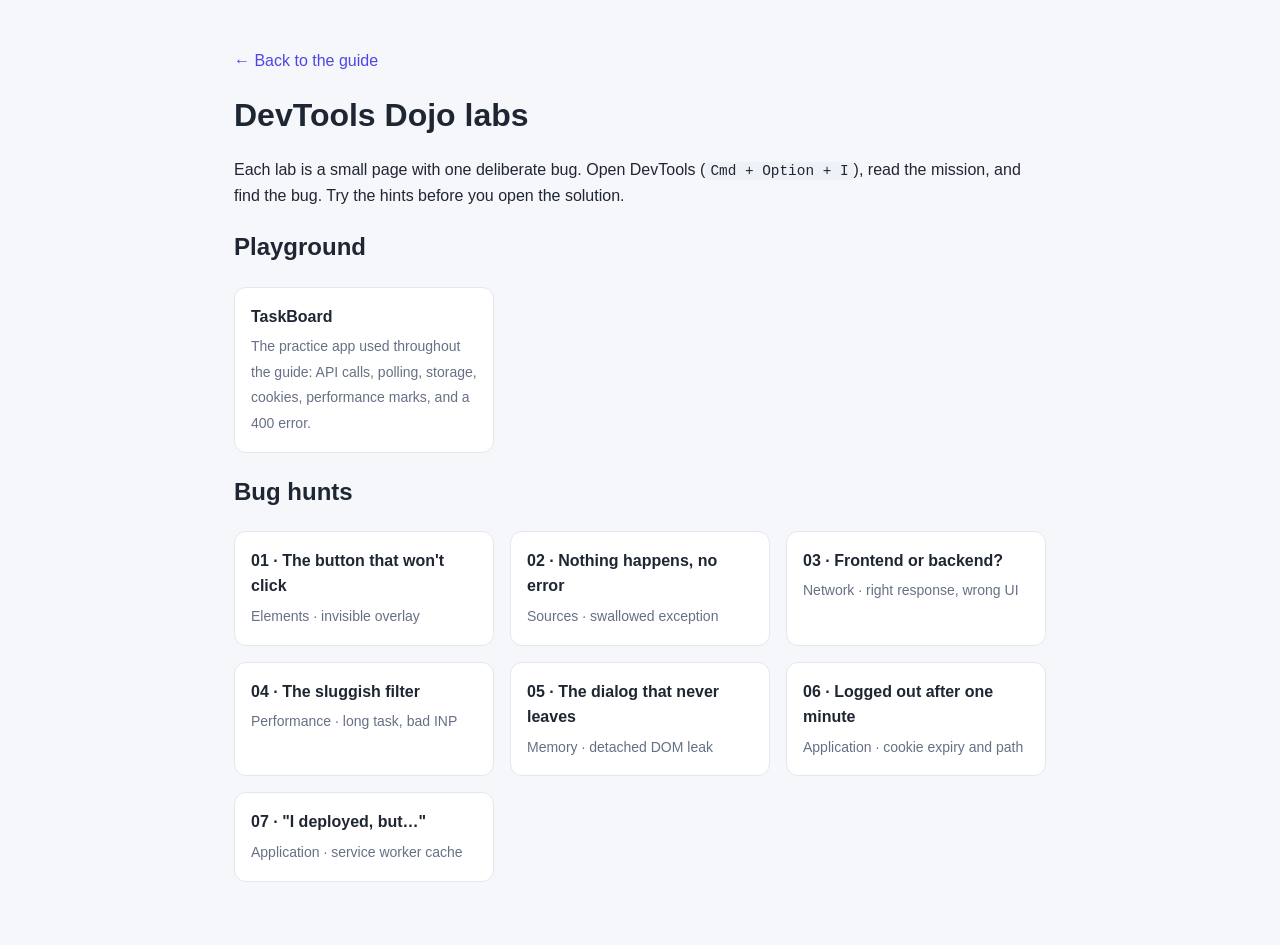
==== labs/index.html @ df10e12f "DevTools Dojo: guide, practice labs, PDF build and site deploy" ====
<!DOCTYPE html>
<html lang="en">
<head>
  <meta charset="utf-8"><link rel="icon" href="data:,"><meta name="viewport" content="width=device-width, initial-scale=1">
  <title>DevTools Dojo · Labs</title>
  <link rel="stylesheet" href="lab.css">
</head>
<body><div class="wrap">
  <p class="crumbs"><a href="../">← Back to the guide</a></p>
  <h1>DevTools Dojo labs</h1>
  <p>Each lab is a small page with one deliberate bug. Open DevTools (<code>Cmd + Option + I</code>), read the mission, and find the bug. Try the hints before you open the solution.</p>

  <h2>Playground</h2>
  <div class="grid">
    <a href="taskboard/"><b>TaskBoard</b><span>The practice app used throughout the guide: API calls, polling, storage, cookies, performance marks, and a 400 error.</span></a>
  </div>

  <h2>Bug hunts</h2>
  <div class="grid">
    <a href="01-hidden-button/"><b>01 · The button that won't click</b><span>Elements · invisible overlay</span></a>
    <a href="02-silent-error/"><b>02 · Nothing happens, no error</b><span>Sources · swallowed exception</span></a>
    <a href="03-wrong-data/"><b>03 · Frontend or backend?</b><span>Network · right response, wrong UI</span></a>
    <a href="04-slow-click/"><b>04 · The sluggish filter</b><span>Performance · long task, bad INP</span></a>
    <a href="05-leak/"><b>05 · The dialog that never leaves</b><span>Memory · detached DOM leak</span></a>
    <a href="06-cookie-logout/"><b>06 · Logged out after one minute</b><span>Application · cookie expiry and path</span></a>
    <a href="07-cache-trap/"><b>07 · "I deployed, but…"</b><span>Application · service worker cache</span></a>
  </div>
</div></body>
</html>
---- labs/lab.css ----
:root { --accent: #4f46e5; --ink: #1f2633; --muted: #667085; --line: #e4e7ec; }
* { box-sizing: border-box; }
body { margin: 0; font: 16px/1.6 -apple-system, "Segoe UI", Roboto, sans-serif; color: var(--ink); background: #f6f7fb; }
.wrap { max-width: 860px; margin: 0 auto; padding: 32px 24px 64px; }
.crumbs a { color: var(--accent); text-decoration: none; }
h1 { margin: 8px 0 4px; }
.tag { display: inline-block; padding: 2px 10px; border-radius: 999px; background: #e0e7ff; color: #3730a3; font-size: 13px; font-weight: 600; }
.mission, .stage, details { background: #fff; border: 1px solid var(--line); border-radius: 12px; padding: 16px 20px; margin: 16px 0; }
.mission { border-left: 5px solid var(--accent); }
.stage { min-height: 160px; position: relative; }
summary { cursor: pointer; font-weight: 600; }
details[open] summary { margin-bottom: 8px; }
code { background: #eef1f6; padding: 1px 5px; border-radius: 4px; font-size: .9em; }
button.primary { font: inherit; padding: 10px 18px; border: 0; border-radius: 8px; background: var(--accent); color: #fff; cursor: pointer; }
.result { margin-top: 12px; color: var(--muted); }
.grid { display: grid; grid-template-columns: repeat(auto-fill, minmax(240px, 1fr)); gap: 16px; }
.grid a { display: block; background: #fff; border: 1px solid var(--line); border-radius: 12px; padding: 16px; color: inherit; text-decoration: none; }
.grid a:hover { border-color: var(--accent); }
.grid b { display: block; margin-bottom: 4px; }
.grid span { color: var(--muted); font-size: 14px; }
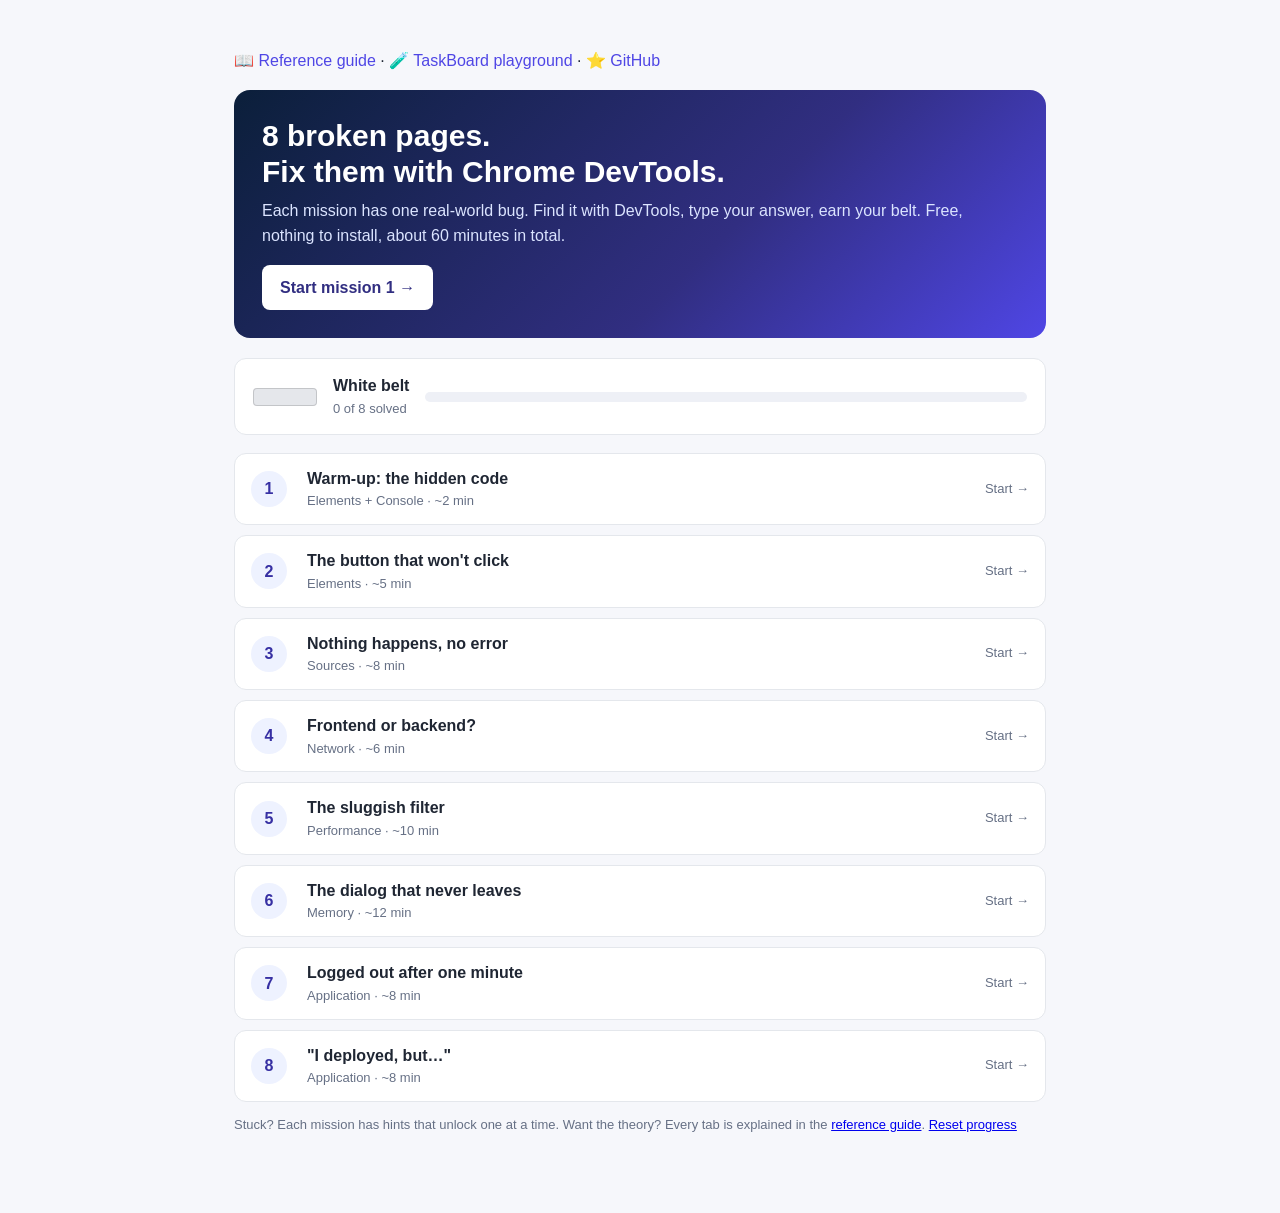
==== commit ac855294: "Missions-first relaunch: answer checks, gated hints, progress and belts, share card, real DevTools s" ====
--- a/labs/index.html
+++ b/labs/index.html
@@ -1,29 +1,120 @@
 <!DOCTYPE html>
 <html lang="en">
 <head>
-  <meta charset="utf-8"><link rel="icon" href="data:,"><meta name="viewport" content="width=device-width, initial-scale=1">
-  <title>DevTools Dojo · Labs</title>
+  <meta charset="utf-8"><link rel="icon" href="data:,">
+  <meta name="viewport" content="width=device-width, initial-scale=1">
+  <title>DevTools Dojo · 8 broken pages. Fix them with Chrome DevTools.</title>
+  <meta name="description" content="8 short bug-hunt missions that teach Chrome DevTools by doing. Free, in your browser, about 60 minutes.">
+  <meta property="og:title" content="DevTools Dojo · 8 broken pages. Fix them with DevTools.">
+  <meta property="og:description" content="Learn Chrome DevTools by fixing real bugs. Free, nothing to install, about 60 minutes.">
+  <meta property="og:image" content="https://sachinG549.github.io/devtools-dojo/assets/og-card.png">
+  <meta property="og:url" content="https://sachinG549.github.io/devtools-dojo/labs/">
+  <meta name="twitter:card" content="summary_large_image">
   <link rel="stylesheet" href="lab.css">
+  <style>
+    .hero { background: linear-gradient(135deg, #0b1f3a, #312e81 60%, #4f46e5); color: #fff; border-radius: 16px; padding: 28px; margin: 12px 0 20px; }
+    .hero h1 { font-size: 30px; line-height: 1.2; margin: 0 0 8px; }
+    .hero p { color: #dbe4ff; margin: 0 0 16px; }
+    .hero .btn { background: #fff; color: #312e81; }
+    .belt { display: flex; align-items: center; gap: 16px; background: #fff; border: 1px solid var(--line); border-radius: 12px; padding: 14px 18px; margin-bottom: 18px; }
+    .belt-swatch { width: 64px; height: 18px; border-radius: 4px; box-shadow: inset 0 0 0 1px rgba(0,0,0,.15); }
+    .bar { flex: 1; height: 10px; background: #eef0f6; border-radius: 99px; overflow: hidden; }
+    .bar i { display: block; height: 100%; background: #16a34a; }
+    .mlist { display: grid; gap: 10px; }
+    .mlist a { display: grid; grid-template-columns: 44px 1fr auto; align-items: center; gap: 12px; background: #fff; border: 1px solid var(--line); border-radius: 12px; padding: 12px 16px; text-decoration: none; color: inherit; }
+    .mlist a:hover { border-color: var(--accent); }
+    .num { width: 36px; height: 36px; border-radius: 50%; display: grid; place-items: center; background: #eef2ff; color: #3730a3; font-weight: 700; }
+    .done .num { background: #16a34a; color: #fff; }
+    .meta { color: var(--muted); font-size: 13px; }
+    .share { background: #fff; border: 2px dashed #a5b4fc; border-radius: 14px; padding: 18px; margin: 20px 0; }
+    .share canvas { max-width: 100%; border-radius: 10px; display: block; margin: 12px 0; }
+  </style>
 </head>
 <body><div class="wrap">
-  <p class="crumbs"><a href="../">← Back to the guide</a></p>
-  <h1>DevTools Dojo labs</h1>
-  <p>Each lab is a small page with one deliberate bug. Open DevTools (<code>Cmd + Option + I</code>), read the mission, and find the bug. Try the hints before you open the solution.</p>
+  <p class="crumbs"><a href="../">📖 Reference guide</a> · <a href="taskboard/">🧪 TaskBoard playground</a> · <a href="https://github.com/sachinG549/devtools-dojo">⭐ GitHub</a></p>
 
-  <h2>Playground</h2>
-  <div class="grid">
-    <a href="taskboard/"><b>TaskBoard</b><span>The practice app used throughout the guide: API calls, polling, storage, cookies, performance marks, and a 400 error.</span></a>
+  <div class="hero">
+    <h1>8 broken pages.<br>Fix them with Chrome DevTools.</h1>
+    <p>Each mission has one real-world bug. Find it with DevTools, type your answer, earn your belt. Free, nothing to install, about 60 minutes in total.</p>
+    <a class="btn" id="cta" href="00-warm-up/">Start mission 1 →</a>
   </div>
 
-  <h2>Bug hunts</h2>
-  <div class="grid">
-    <a href="01-hidden-button/"><b>01 · The button that won't click</b><span>Elements · invisible overlay</span></a>
-    <a href="02-silent-error/"><b>02 · Nothing happens, no error</b><span>Sources · swallowed exception</span></a>
-    <a href="03-wrong-data/"><b>03 · Frontend or backend?</b><span>Network · right response, wrong UI</span></a>
-    <a href="04-slow-click/"><b>04 · The sluggish filter</b><span>Performance · long task, bad INP</span></a>
-    <a href="05-leak/"><b>05 · The dialog that never leaves</b><span>Memory · detached DOM leak</span></a>
-    <a href="06-cookie-logout/"><b>06 · Logged out after one minute</b><span>Application · cookie expiry and path</span></a>
-    <a href="07-cache-trap/"><b>07 · "I deployed, but…"</b><span>Application · service worker cache</span></a>
+  <div class="dojo-mobile">📱 The missions need DevTools, which runs only on a desktop browser. Send this link to your computer. Meanwhile, the <a href="../">reference guide</a> works fine on a phone.</div>
+
+  <div class="belt">
+    <div class="belt-swatch" id="swatch"></div>
+    <div><b id="beltName">White belt</b><div class="meta" id="count">0 of 8 solved</div></div>
+    <div class="bar"><i id="bar" style="width:0"></i></div>
   </div>
-</div></body>
+
+  <div class="mlist" id="list"></div>
+
+  <div class="share" id="share" hidden>
+    <b>🥋 Share your progress</b>
+    <p class="meta">Download your card and post it, or share the link. Your progress is saved only in this browser.</p>
+    <canvas id="card" width="1200" height="630"></canvas>
+    <div class="dojo-row">
+      <button class="primary" id="dl">Download card (PNG)</button>
+      <a class="btn ghost" id="li" target="_blank" rel="noopener">Share on LinkedIn</a>
+      <button class="btn ghost" id="copy" type="button">Copy post text</button>
+      <span class="dojo-msg" id="copied"></span>
+    </div>
+  </div>
+
+  <p class="meta">Stuck? Each mission has hints that unlock one at a time. Want the theory? Every tab is explained in the <a href="../">reference guide</a>. <a href="#" id="reset">Reset progress</a></p>
+</div>
+
+<script type="module">
+  import { MISSIONS, getProgress, solvedCount, beltFor } from './mission.js';
+  const p = getProgress(), n = solvedCount(p), belt = beltFor(n), total = MISSIONS.length;
+  const $ = (id) => document.getElementById(id);
+
+  $('swatch').style.background = belt.color;
+  $('beltName').textContent = belt.name;
+  $('count').textContent = `${n} of ${total} solved`;
+  $('bar').style.width = (n / total * 100) + '%';
+
+  const next = MISSIONS.find((m) => !p[m.id]?.solved);
+  if (n > 0 && next) $('cta').textContent = `Continue: mission ${MISSIONS.indexOf(next) + 1} →`, $('cta').href = next.slug + '/';
+  if (!next) $('cta').textContent = '🥋 All solved. Share your belt ↓', $('cta').href = '#share';
+
+  $('list').innerHTML = MISSIONS.map((m, i) => `
+    <a href="${m.slug}/" class="${p[m.id]?.solved ? 'done' : ''}">
+      <span class="num">${p[m.id]?.solved ? '✓' : i + 1}</span>
+      <span><b>${m.title}</b><div class="meta">${m.tab} · ~${m.mins} min${p[m.id]?.solved && !p[m.id].hints ? ' · ⭐ no hints' : ''}</div></span>
+      <span class="meta">${p[m.id]?.solved ? 'Solved' : 'Start →'}</span>
+    </a>`).join('');
+
+  const SITE = 'https://sachinG549.github.io/devtools-dojo/labs/';
+  const text = n === total
+    ? `I just earned my DevTools Dojo black belt 🥋: ${total} broken web pages fixed with Chrome DevTools (Elements, Console, Sources, Network, Performance, Memory, Application). Free and hands-on: ${SITE}`
+    : `I've solved ${n} of ${total} DevTools Dojo missions (${belt.name}) 🥋. Learning Chrome DevTools by fixing real bugs. Free: ${SITE}`;
+
+  if (n > 0) {
+    $('share').hidden = false;
+    const c = $('card'), g = c.getContext('2d');
+    const grd = g.createLinearGradient(0, 0, 1200, 630); grd.addColorStop(0, '#0b1f3a'); grd.addColorStop(.6, '#312e81'); grd.addColorStop(1, '#4f46e5');
+    g.fillStyle = grd; g.fillRect(0, 0, 1200, 630);
+    g.fillStyle = '#a5b4fc'; g.font = '600 30px -apple-system, Segoe UI, sans-serif'; g.fillText('DEVTOOLS DOJO', 70, 100);
+    g.fillStyle = '#fff'; g.font = '800 76px -apple-system, Segoe UI, sans-serif';
+    g.fillText(n === total ? 'Black belt earned' : belt.name, 70, 210);
+    g.font = '400 38px -apple-system, Segoe UI, sans-serif'; g.fillStyle = '#dbe4ff';
+    g.fillText(`${n} of ${total} Chrome DevTools missions solved`, 70, 280);
+    g.fillStyle = belt.color; g.fillRect(70, 320, 300, 34); g.strokeStyle = 'rgba(255,255,255,.4)'; g.strokeRect(70, 320, 300, 34);
+    MISSIONS.forEach((m, i) => {
+      const x = 70 + i * 132, y = 420;
+      g.fillStyle = p[m.id]?.solved ? '#22c55e' : 'rgba(255,255,255,.15)';
+      g.beginPath(); g.arc(x + 40, y + 40, 40, 0, Math.PI * 2); g.fill();
+      g.fillStyle = '#fff'; g.font = '700 30px -apple-system, sans-serif'; g.textAlign = 'center';
+      g.fillText(p[m.id]?.solved ? '✓' : String(i + 1), x + 40, y + 51); g.textAlign = 'left';
+    });
+    g.fillStyle = '#c7d2fe'; g.font = '400 26px -apple-system, sans-serif'; g.fillText('sachinG549.github.io/devtools-dojo', 70, 590);
+
+    $('dl').onclick = () => { const a = document.createElement('a'); a.download = 'devtools-dojo-belt.png'; a.href = c.toDataURL('image/png'); a.click(); };
+    $('li').href = 'https://www.linkedin.com/sharing/share-offsite/?url=' + encodeURIComponent(SITE);
+    $('copy').onclick = async () => { await navigator.clipboard.writeText(text); $('copied').textContent = 'Copied. Paste it into your post with the card.'; };
+  }
+  $('reset').onclick = (e) => { e.preventDefault(); if (confirm('Reset all mission progress?')) { localStorage.removeItem('dojo:progress'); location.reload(); } };
+</script>
+</body>
 </html>
--- a/labs/lab.css
+++ b/labs/lab.css
@@ -18,3 +18,29 @@
 .grid a:hover { border-color: var(--accent); }
 .grid b { display: block; margin-bottom: 4px; }
 .grid span { color: var(--muted); font-size: 14px; }
+
+/* ---------- Mission engine ---------- */
+.dojo-strip { font-size: 14px; color: var(--muted); margin: 4px 0 8px; display: flex; align-items: center; gap: 6px; flex-wrap: wrap; }
+.dojo-dots { display: inline-flex; gap: 5px; margin-left: 6px; }
+.dojo-dots a { width: 12px; height: 12px; border-radius: 50%; background: #d0d5dd; display: inline-block; }
+.dojo-dots a.done { background: #16a34a; }
+.dojo-dots a.here { outline: 2px solid var(--accent); outline-offset: 2px; }
+.dojo-check { background: #fff; border: 1px solid var(--line); border-radius: 12px; padding: 16px 20px; margin: 16px 0; }
+.dojo-check.ok { border-color: #16a34a; background: #f0fdf4; }
+.dojo-check label { display: block; margin-top: 10px; font-size: 15px; }
+.dojo-check input { display: block; width: 100%; max-width: 420px; margin-top: 4px; padding: 8px 12px; font: 14px "SF Mono", Menlo, monospace; border: 1px solid #d0d5dd; border-radius: 8px; }
+.dojo-check input.bad { border-color: #dc2626; background: #fef2f2; }
+.dojo-row { display: flex; gap: 12px; align-items: center; flex-wrap: wrap; margin-top: 12px; }
+.dojo-msg { color: var(--muted); font-size: 14px; }
+.dojo-check.ok .dojo-msg { color: #15803d; font-weight: 600; }
+.dojo-solved { background: linear-gradient(135deg, #ecfdf5, #eef2ff); border: 2px solid #16a34a; border-radius: 14px; padding: 18px 22px; margin: 16px 0; }
+.dojo-solved h2 { margin: 0 0 4px; color: #15803d; }
+.btn { display: inline-block; padding: 10px 18px; border-radius: 8px; text-decoration: none; font-weight: 600; }
+a.primary.btn { background: var(--accent); color: #fff; }
+.btn.ghost { border: 1px solid var(--line); color: var(--ink); background: #fff; }
+details.locked summary { color: #98a2b3; cursor: not-allowed; }
+details.locked summary::after { content: " 🔒 " attr(data-lock); font-weight: 400; font-size: 13px; }
+details.locked > :not(summary) { display: none; }
+
+.dojo-mobile { display: none; background: #fff7ed; border: 1px solid #fdba74; color: #7c2d12; border-radius: 12px; padding: 12px 16px; margin: 12px 0; font-size: 15px; }
+@media (max-width: 820px), (pointer: coarse) { .dojo-mobile { display: block; } }
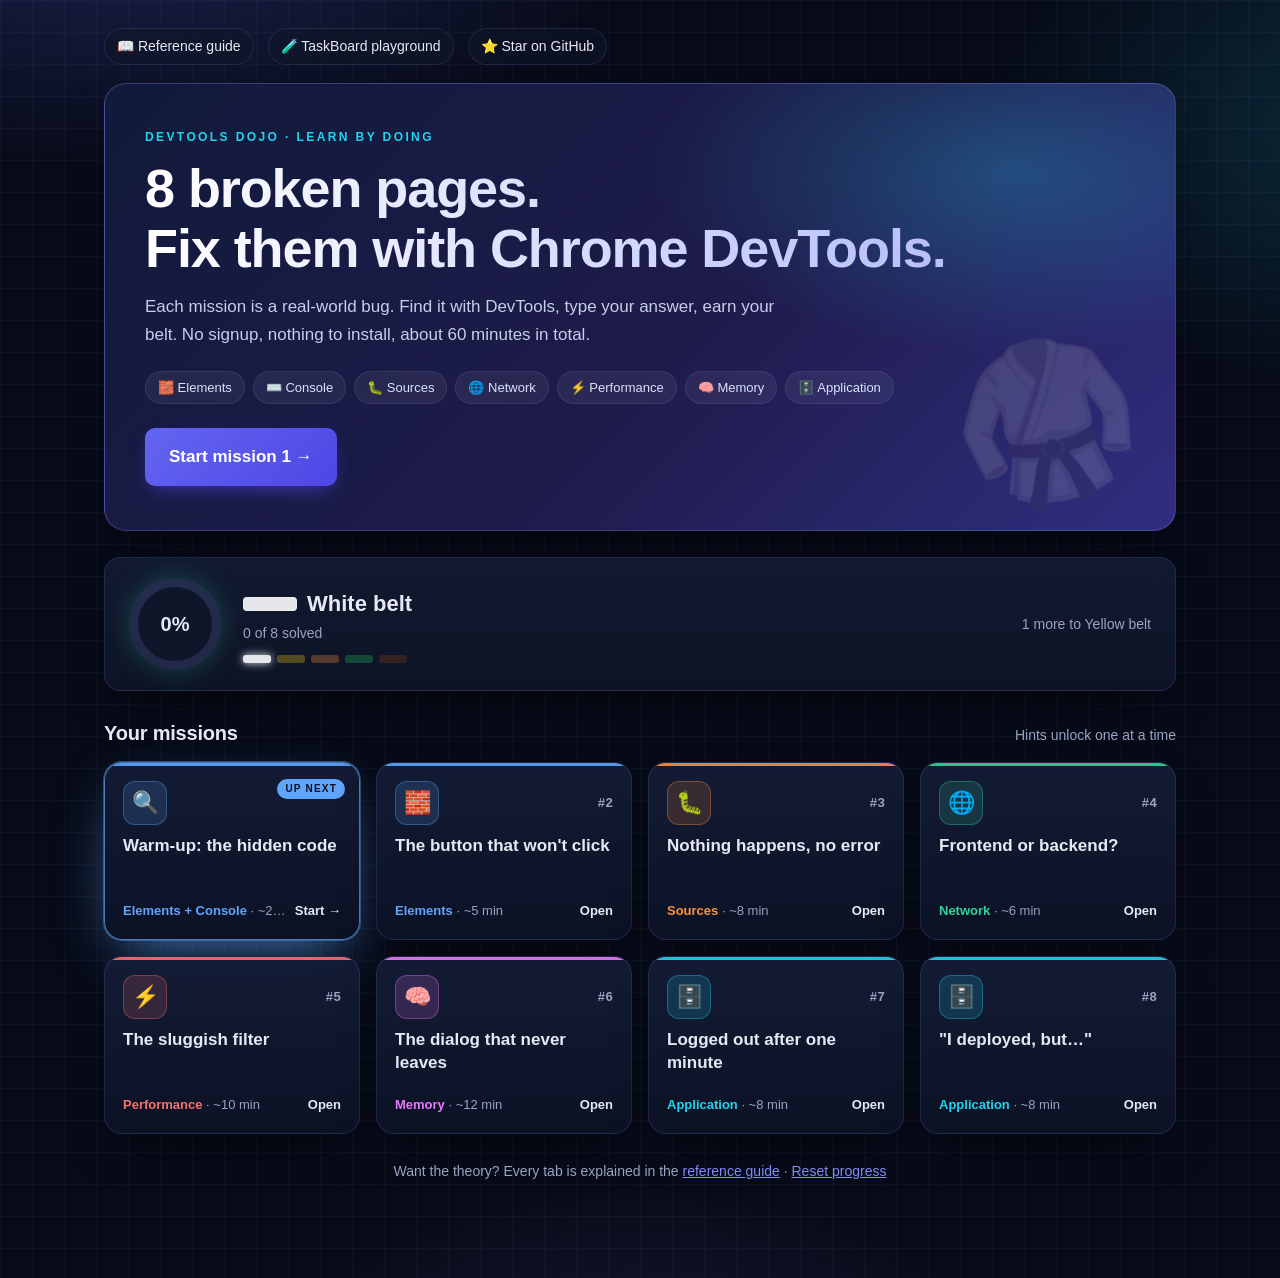
==== commit 15a0362a: "Visual refresh: dark dojo theme, colour-coded mission cards, progress ring belt, browser-framed bug " ====
--- a/labs/index.html
+++ b/labs/index.html
@@ -12,78 +12,127 @@
   <meta name="twitter:card" content="summary_large_image">
   <link rel="stylesheet" href="lab.css">
   <style>
-    .hero { background: linear-gradient(135deg, #0b1f3a, #312e81 60%, #4f46e5); color: #fff; border-radius: 16px; padding: 28px; margin: 12px 0 20px; }
-    .hero h1 { font-size: 30px; line-height: 1.2; margin: 0 0 8px; }
-    .hero p { color: #dbe4ff; margin: 0 0 16px; }
-    .hero .btn { background: #fff; color: #312e81; }
-    .belt { display: flex; align-items: center; gap: 16px; background: #fff; border: 1px solid var(--line); border-radius: 12px; padding: 14px 18px; margin-bottom: 18px; }
-    .belt-swatch { width: 64px; height: 18px; border-radius: 4px; box-shadow: inset 0 0 0 1px rgba(0,0,0,.15); }
-    .bar { flex: 1; height: 10px; background: #eef0f6; border-radius: 99px; overflow: hidden; }
-    .bar i { display: block; height: 100%; background: #16a34a; }
-    .mlist { display: grid; gap: 10px; }
-    .mlist a { display: grid; grid-template-columns: 44px 1fr auto; align-items: center; gap: 12px; background: #fff; border: 1px solid var(--line); border-radius: 12px; padding: 12px 16px; text-decoration: none; color: inherit; }
-    .mlist a:hover { border-color: var(--accent); }
-    .num { width: 36px; height: 36px; border-radius: 50%; display: grid; place-items: center; background: #eef2ff; color: #3730a3; font-weight: 700; }
-    .done .num { background: #16a34a; color: #fff; }
-    .meta { color: var(--muted); font-size: 13px; }
-    .share { background: #fff; border: 2px dashed #a5b4fc; border-radius: 14px; padding: 18px; margin: 20px 0; }
-    .share canvas { max-width: 100%; border-radius: 10px; display: block; margin: 12px 0; }
+    .hero { position: relative; overflow: hidden; border-radius: 22px; padding: 44px 40px; margin: 6px 0 26px;
+      background: radial-gradient(600px 300px at 85% 20%, rgba(34,211,238,.25), transparent 60%), linear-gradient(135deg, #111a3a, #1e1b4b 55%, #312e81);
+      border: 1px solid var(--line-strong); box-shadow: var(--shadow); }
+    .hero::after { content: "🥋"; position: absolute; right: 36px; bottom: -14px; font-size: 150px; opacity: .14; transform: rotate(-12deg); }
+    .hero .kicker { font-size: 12px; letter-spacing: .2em; text-transform: uppercase; color: var(--accent-2); font-weight: 800; }
+    .hero h1 { font-size: clamp(32px, 5vw, 54px); margin: 10px 0 14px; }
+    .hero p { color: #c7cdea; max-width: 640px; font-size: 17px; margin: 0 0 22px; }
+    .hero .chips { display: flex; gap: 8px; flex-wrap: wrap; margin: 0 0 24px; }
+    .hero .chips span { font-size: 13px; padding: 5px 12px; border-radius: 999px; background: rgba(255,255,255,.06); border: 1px solid var(--line); color: #dbe1ff; }
+    .hero .btn.big { font-size: 17px; padding: 15px 24px; }
+    .belt { display: grid; grid-template-columns: auto 1fr auto; align-items: center; gap: 22px; padding: 20px 24px; margin-bottom: 26px; }
+    .ring { --p: 0; width: 92px; height: 92px; border-radius: 50%; display: grid; place-items: center;
+      background: conic-gradient(var(--ok) calc(var(--p) * 1%), rgba(148,163,255,.14) 0); box-shadow: 0 0 30px -6px rgba(52,211,153,.4); }
+    .ring > div { width: 74px; height: 74px; border-radius: 50%; background: var(--panel); display: grid; place-items: center; font-weight: 800; font-size: 20px; }
+    .belt-name { font-size: 22px; font-weight: 800; display: flex; align-items: center; gap: 10px; }
+    .belt-swatch { width: 54px; height: 14px; border-radius: 4px; box-shadow: inset 0 0 0 1px rgba(255,255,255,.25); }
+    .meta { color: var(--muted); font-size: 14px; }
+    .belts { display: flex; gap: 6px; margin-top: 10px; }
+    .belts i { width: 28px; height: 8px; border-radius: 3px; opacity: .3; }
+    .belts i.on { opacity: 1; box-shadow: 0 0 8px currentColor; }
+    .section-title { display: flex; justify-content: space-between; align-items: baseline; margin: 6px 0 12px; }
+    .section-title h2 { margin: 0; font-size: 20px; }
+    .mgrid { display: grid; grid-template-columns: repeat(auto-fill, minmax(250px, 1fr)); gap: 16px; }
+    .mcard { --c: var(--accent); position: relative; display: flex; flex-direction: column; gap: 10px; min-height: 178px; padding: 18px; border-radius: 18px;
+      text-decoration: none; color: var(--ink); background: linear-gradient(180deg, rgba(20,29,54,.95), rgba(13,19,38,.95));
+      border: 1px solid var(--line); box-shadow: var(--shadow); transition: transform .15s, border-color .15s, box-shadow .15s; overflow: hidden; }
+    .mcard::before { content: ""; position: absolute; inset: 0 0 auto 0; height: 3px; background: var(--c); opacity: .9; }
+    .mcard:hover { transform: translateY(-4px); border-color: color-mix(in srgb, var(--c) 60%, transparent); box-shadow: 0 24px 50px -20px color-mix(in srgb, var(--c) 55%, transparent); }
+    .mcard .top { display: flex; justify-content: space-between; align-items: center; }
+    .mcard .icon { width: 44px; height: 44px; border-radius: 12px; display: grid; place-items: center; font-size: 22px;
+      background: color-mix(in srgb, var(--c) 16%, transparent); border: 1px solid color-mix(in srgb, var(--c) 35%, transparent); }
+    .mcard .n { font: 800 13px ui-monospace, Menlo, monospace; color: var(--muted); }
+    .mcard b { font-size: 17px; line-height: 1.3; }
+    .mcard .foot { margin-top: auto; display: flex; justify-content: space-between; align-items: center; font-size: 13px; color: var(--muted); }
+    .mcard .tabname { color: var(--c); font-weight: 700; }
+    .mcard .state { font-weight: 700; color: var(--ink); }
+    .mcard.done .state { color: var(--ok); }
+    .mcard.done .icon::after { content: "✓"; position: absolute; top: 14px; right: 14px; width: 24px; height: 24px; border-radius: 50%;
+      display: grid; place-items: center; background: var(--ok); color: #052e16; font-size: 14px; font-weight: 900; }
+    .mcard.next { border-color: color-mix(in srgb, var(--c) 70%, transparent); box-shadow: 0 0 0 1px color-mix(in srgb, var(--c) 40%, transparent), 0 24px 60px -18px color-mix(in srgb, var(--c) 70%, transparent); }
+    .mcard.next::after { content: "UP NEXT"; position: absolute; top: 16px; right: 14px; font: 800 10px/1 -apple-system, sans-serif; letter-spacing: .12em;
+      padding: 5px 8px; border-radius: 999px; background: var(--c); color: #0b1020; }
+    .mcard.next .n, .mcard.done .n { visibility: hidden; }
+    .mcard .foot > span:first-child { white-space: nowrap; overflow: hidden; text-overflow: ellipsis; margin-right: 8px; }
+    .mcard .state { white-space: nowrap; }
+    .share { margin: 30px 0 0; padding: 22px 24px; border-radius: 20px; background: radial-gradient(500px 200px at 0 0, rgba(129,140,248,.25), transparent 70%), var(--panel);
+      border: 1px solid var(--line-strong); box-shadow: var(--shadow); }
+    .share > b { font-size: 20px; }
+    .share canvas { width: 100%; max-width: 640px; border-radius: 14px; display: block; margin: 14px 0; box-shadow: 0 20px 50px -20px #000; }
+    .foot-note { margin-top: 26px; text-align: center; }
+    @media (max-width: 640px) { .hero { padding: 30px 22px; } .belt { grid-template-columns: auto 1fr; } .belt .meta.r { display: none; } }
   </style>
 </head>
 <body><div class="wrap">
-  <p class="crumbs"><a href="../">📖 Reference guide</a> · <a href="taskboard/">🧪 TaskBoard playground</a> · <a href="https://github.com/sachinG549/devtools-dojo">⭐ GitHub</a></p>
+  <p class="crumbs"><a href="../">📖 Reference guide</a><a href="taskboard/">🧪 TaskBoard playground</a><a href="https://github.com/sachinG549/devtools-dojo">⭐ Star on GitHub</a></p>
 
   <div class="hero">
+    <div class="kicker">DevTools Dojo · learn by doing</div>
     <h1>8 broken pages.<br>Fix them with Chrome DevTools.</h1>
-    <p>Each mission has one real-world bug. Find it with DevTools, type your answer, earn your belt. Free, nothing to install, about 60 minutes in total.</p>
-    <a class="btn" id="cta" href="00-warm-up/">Start mission 1 →</a>
+    <p>Each mission is a real-world bug. Find it with DevTools, type your answer, earn your belt. No signup, nothing to install, about 60 minutes in total.</p>
+    <div class="chips"><span>🧱 Elements</span><span>⌨️ Console</span><span>🐛 Sources</span><span>🌐 Network</span><span>⚡ Performance</span><span>🧠 Memory</span><span>🗄️ Application</span></div>
+    <a class="primary btn big" id="cta" href="00-warm-up/">Start mission 1 →</a>
   </div>
 
   <div class="dojo-mobile">📱 The missions need DevTools, which runs only on a desktop browser. Send this link to your computer. Meanwhile, the <a href="../">reference guide</a> works fine on a phone.</div>
 
-  <div class="belt">
-    <div class="belt-swatch" id="swatch"></div>
-    <div><b id="beltName">White belt</b><div class="meta" id="count">0 of 8 solved</div></div>
-    <div class="bar"><i id="bar" style="width:0"></i></div>
+  <div class="card belt">
+    <div class="ring" id="ring"><div id="pct">0%</div></div>
+    <div>
+      <div class="belt-name"><span class="belt-swatch" id="swatch"></span><span id="beltName">White belt</span></div>
+      <div class="meta" id="count">0 of 8 solved</div>
+      <div class="belts" id="belts"></div>
+    </div>
+    <div class="meta r" id="nextBelt"></div>
   </div>
 
-  <div class="mlist" id="list"></div>
+  <div class="section-title"><h2>Your missions</h2><span class="meta">Hints unlock one at a time</span></div>
+  <div class="mgrid" id="list"></div>
 
   <div class="share" id="share" hidden>
     <b>🥋 Share your progress</b>
-    <p class="meta">Download your card and post it, or share the link. Your progress is saved only in this browser.</p>
+    <p class="meta">Download your belt card and post it, or share the link. Progress is saved only in this browser.</p>
     <canvas id="card" width="1200" height="630"></canvas>
     <div class="dojo-row">
-      <button class="primary" id="dl">Download card (PNG)</button>
+      <button class="primary" id="dl">⬇ Download card</button>
       <a class="btn ghost" id="li" target="_blank" rel="noopener">Share on LinkedIn</a>
       <button class="btn ghost" id="copy" type="button">Copy post text</button>
       <span class="dojo-msg" id="copied"></span>
     </div>
   </div>
 
-  <p class="meta">Stuck? Each mission has hints that unlock one at a time. Want the theory? Every tab is explained in the <a href="../">reference guide</a>. <a href="#" id="reset">Reset progress</a></p>
+  <p class="meta foot-note">Want the theory? Every tab is explained in the <a href="../">reference guide</a> · <a href="#" id="reset">Reset progress</a></p>
 </div>
 
 <script type="module">
-  import { MISSIONS, getProgress, solvedCount, beltFor } from './mission.js';
+  import { MISSIONS, BELTS, getProgress, solvedCount, beltFor, tabOf } from './mission.js';
   const p = getProgress(), n = solvedCount(p), belt = beltFor(n), total = MISSIONS.length;
   const $ = (id) => document.getElementById(id);
 
   $('swatch').style.background = belt.color;
   $('beltName').textContent = belt.name;
   $('count').textContent = `${n} of ${total} solved`;
-  $('bar').style.width = (n / total * 100) + '%';
+  const pct = Math.round(n / total * 100);
+  $('ring').style.setProperty('--p', pct); $('pct').textContent = pct + '%';
+  $('belts').innerHTML = BELTS.map((b) => `<i title="${b.name}" style="background:${b.color};color:${b.color}" class="${n >= b.min ? 'on' : ''}"></i>`).join('');
+  const up = BELTS.find((b) => b.min > n);
+  $('nextBelt').textContent = up ? `${up.min - n} more to ${up.name}` : 'Highest belt reached 🎉';
 
   const next = MISSIONS.find((m) => !p[m.id]?.solved);
   if (n > 0 && next) $('cta').textContent = `Continue: mission ${MISSIONS.indexOf(next) + 1} →`, $('cta').href = next.slug + '/';
   if (!next) $('cta').textContent = '🥋 All solved. Share your belt ↓', $('cta').href = '#share';
 
-  $('list').innerHTML = MISSIONS.map((m, i) => `
-    <a href="${m.slug}/" class="${p[m.id]?.solved ? 'done' : ''}">
-      <span class="num">${p[m.id]?.solved ? '✓' : i + 1}</span>
-      <span><b>${m.title}</b><div class="meta">${m.tab} · ~${m.mins} min${p[m.id]?.solved && !p[m.id].hints ? ' · ⭐ no hints' : ''}</div></span>
-      <span class="meta">${p[m.id]?.solved ? 'Solved' : 'Start →'}</span>
-    </a>`).join('');
+  $('list').innerHTML = MISSIONS.map((m, i) => {
+    const t = tabOf(m), done = p[m.id]?.solved, isNext = next && m.id === next.id;
+    return `<a href="${m.slug}/" class="mcard ${done ? 'done' : ''} ${isNext ? 'next' : ''}" style="--c:${t.color}">
+      <span class="top"><span class="icon">${t.icon}</span><span class="n">#${i + 1}</span></span>
+      <b>${m.title}</b>
+      <span class="foot"><span><span class="tabname">${m.tab}</span> · ~${m.mins} min</span>
+        <span class="state">${done ? (p[m.id].hints ? 'Solved' : '⭐ Solved') : isNext ? 'Start →' : 'Open'}</span></span>
+    </a>`;
+  }).join('');
 
   const SITE = 'https://sachinG549.github.io/devtools-dojo/labs/';
   const text = n === total
--- a/labs/lab.css
+++ b/labs/lab.css
@@ -1,46 +1,224 @@
-:root { --accent: #4f46e5; --ink: #1f2633; --muted: #667085; --line: #e4e7ec; }
+/* DevTools Dojo · visual system
+   Dark "dojo at night" shell, per-tab accent colours, the bug page shown inside a browser frame. */
+
+:root {
+  --bg: #070b18;
+  --panel: #0f1629;
+  --panel-2: #141d36;
+  --line: rgba(148, 163, 255, .14);
+  --line-strong: rgba(148, 163, 255, .28);
+  --ink: #e6e9f5;
+  --muted: #9aa3c0;
+  --accent: #818cf8;
+  --accent-2: #22d3ee;
+  --ok: #34d399;
+  --bad: #f87171;
+  --tab: var(--accent);
+  --radius: 16px;
+  --shadow: 0 20px 50px -20px rgba(0, 0, 0, .7);
+  color-scheme: dark;
+}
+
 * { box-sizing: border-box; }
-body { margin: 0; font: 16px/1.6 -apple-system, "Segoe UI", Roboto, sans-serif; color: var(--ink); background: #f6f7fb; }
-.wrap { max-width: 860px; margin: 0 auto; padding: 32px 24px 64px; }
-.crumbs a { color: var(--accent); text-decoration: none; }
-h1 { margin: 8px 0 4px; }
-.tag { display: inline-block; padding: 2px 10px; border-radius: 999px; background: #e0e7ff; color: #3730a3; font-size: 13px; font-weight: 600; }
-.mission, .stage, details { background: #fff; border: 1px solid var(--line); border-radius: 12px; padding: 16px 20px; margin: 16px 0; }
-.mission { border-left: 5px solid var(--accent); }
-.stage { min-height: 160px; position: relative; }
-summary { cursor: pointer; font-weight: 600; }
-details[open] summary { margin-bottom: 8px; }
-code { background: #eef1f6; padding: 1px 5px; border-radius: 4px; font-size: .9em; }
-button.primary { font: inherit; padding: 10px 18px; border: 0; border-radius: 8px; background: var(--accent); color: #fff; cursor: pointer; }
-.result { margin-top: 12px; color: var(--muted); }
-.grid { display: grid; grid-template-columns: repeat(auto-fill, minmax(240px, 1fr)); gap: 16px; }
-.grid a { display: block; background: #fff; border: 1px solid var(--line); border-radius: 12px; padding: 16px; color: inherit; text-decoration: none; }
-.grid a:hover { border-color: var(--accent); }
-.grid b { display: block; margin-bottom: 4px; }
-.grid span { color: var(--muted); font-size: 14px; }
-
-/* ---------- Mission engine ---------- */
-.dojo-strip { font-size: 14px; color: var(--muted); margin: 4px 0 8px; display: flex; align-items: center; gap: 6px; flex-wrap: wrap; }
-.dojo-dots { display: inline-flex; gap: 5px; margin-left: 6px; }
-.dojo-dots a { width: 12px; height: 12px; border-radius: 50%; background: #d0d5dd; display: inline-block; }
-.dojo-dots a.done { background: #16a34a; }
-.dojo-dots a.here { outline: 2px solid var(--accent); outline-offset: 2px; }
-.dojo-check { background: #fff; border: 1px solid var(--line); border-radius: 12px; padding: 16px 20px; margin: 16px 0; }
-.dojo-check.ok { border-color: #16a34a; background: #f0fdf4; }
-.dojo-check label { display: block; margin-top: 10px; font-size: 15px; }
-.dojo-check input { display: block; width: 100%; max-width: 420px; margin-top: 4px; padding: 8px 12px; font: 14px "SF Mono", Menlo, monospace; border: 1px solid #d0d5dd; border-radius: 8px; }
-.dojo-check input.bad { border-color: #dc2626; background: #fef2f2; }
-.dojo-row { display: flex; gap: 12px; align-items: center; flex-wrap: wrap; margin-top: 12px; }
+
+html { background: var(--bg); }
+body {
+  margin: 0;
+  min-height: 100vh;
+  font: 16px/1.65 Inter, ui-sans-serif, -apple-system, "Segoe UI", Roboto, sans-serif;
+  color: var(--ink);
+  background:
+    radial-gradient(900px 500px at 10% -10%, rgba(99, 102, 241, .28), transparent 60%),
+    radial-gradient(700px 450px at 110% 10%, rgba(34, 211, 238, .16), transparent 60%),
+    radial-gradient(800px 600px at 50% 120%, color-mix(in srgb, var(--tab) 18%, transparent), transparent 60%),
+    linear-gradient(rgba(148, 163, 255, .045) 1px, transparent 1px) 0 0 / 32px 32px,
+    linear-gradient(90deg, rgba(148, 163, 255, .045) 1px, transparent 1px) 0 0 / 32px 32px,
+    var(--bg);
+  -webkit-font-smoothing: antialiased;
+}
+
+a { color: var(--accent); }
+::selection { background: color-mix(in srgb, var(--tab) 45%, transparent); }
+
+.wrap { max-width: 1120px; margin: 0 auto; padding: 28px 24px 80px; }
+
+/* ---------- Top bar ---------- */
+.crumbs {
+  display: flex; align-items: center; gap: 14px; flex-wrap: wrap;
+  margin: 0 0 18px; font-size: 14px;
+}
+.crumbs a {
+  color: var(--ink); text-decoration: none; padding: 6px 12px; border-radius: 999px;
+  border: 1px solid var(--line); background: rgba(15, 22, 41, .6); backdrop-filter: blur(8px);
+  transition: border-color .15s, background .15s;
+}
+.crumbs a:hover { border-color: var(--line-strong); background: var(--panel-2); }
+
+/* ---------- Headings and tags ---------- */
+h1 {
+  margin: 10px 0 14px; font-size: clamp(28px, 4vw, 40px); line-height: 1.12; letter-spacing: -.02em; font-weight: 800;
+  background: linear-gradient(90deg, #fff, color-mix(in srgb, var(--tab) 70%, #fff));
+  -webkit-background-clip: text; background-clip: text; color: transparent;
+}
+h2 { letter-spacing: -.01em; }
+.tag {
+  display: inline-flex; align-items: center; gap: 6px; padding: 4px 12px; border-radius: 999px;
+  font-size: 13px; font-weight: 700; letter-spacing: .02em;
+  color: var(--tab); background: color-mix(in srgb, var(--tab) 14%, transparent);
+  border: 1px solid color-mix(in srgb, var(--tab) 40%, transparent);
+}
+.tag { justify-self: start; width: max-content; }
+.tag::before { content: attr(data-icon); }
+
+code {
+  font: 600 .86em "SF Mono", ui-monospace, Menlo, Consolas, monospace;
+  background: rgba(148, 163, 255, .12); color: #c7d2fe; padding: 2px 6px; border-radius: 6px;
+  border: 1px solid var(--line);
+}
+
+/* ---------- Cards ---------- */
+.mission, .dojo-check, details, .card {
+  background: linear-gradient(180deg, rgba(20, 29, 54, .85), rgba(15, 22, 41, .85));
+  border: 1px solid var(--line); border-radius: var(--radius); padding: 18px 22px; margin: 14px 0;
+  box-shadow: var(--shadow); backdrop-filter: blur(6px);
+}
+.mission { position: relative; overflow: hidden; border-color: color-mix(in srgb, var(--tab) 35%, var(--line)); }
+.mission::before {
+  content: ""; position: absolute; inset: 0 auto 0 0; width: 4px;
+  background: linear-gradient(var(--tab), color-mix(in srgb, var(--tab) 30%, transparent));
+}
+.mission b:first-child {
+  display: block; font-size: 12px; letter-spacing: .14em; text-transform: uppercase; color: var(--tab); margin-bottom: 4px;
+}
+
+/* ---------- The page under test: a light "website" in a browser frame ---------- */
+.stage {
+  position: relative; min-height: 220px; margin: 14px 0; padding: 58px 24px 24px;
+  background: #fff; color: #1f2633; border-radius: 14px; overflow: hidden; color-scheme: light;
+  border: 1px solid rgba(255, 255, 255, .15);
+  box-shadow: 0 30px 70px -25px rgba(0, 0, 0, .85), 0 0 0 6px rgba(148, 163, 255, .06);
+}
+.stage::before {
+  content: attr(data-url); position: absolute; left: 0; right: 0; top: 0; height: 40px;
+  display: flex; align-items: center; padding: 0 14px 0 82px;
+  font: 12px ui-monospace, Menlo, monospace; color: #667085;
+  background:
+    radial-gradient(circle at 18px 20px, #ff5f57 5px, transparent 6px),
+    radial-gradient(circle at 36px 20px, #febc2e 5px, transparent 6px),
+    radial-gradient(circle at 54px 20px, #28c840 5px, transparent 6px),
+    #eef0f5;
+  border-bottom: 1px solid #e2e5ec;
+}
+.stage::after {
+  content: "🐞 broken page"; position: absolute; top: 9px; right: 12px; font: 600 11px -apple-system, sans-serif;
+  color: #b42318; background: #fee4e2; padding: 3px 8px; border-radius: 999px;
+}
+.stage code { background: #eef1f6; color: #b4235a; border-color: #e4e7ec; }
+.stage a { color: #4f46e5; }
+.result { margin-top: 12px; color: #667085; }
+.stage input:not([type=checkbox]) { background: #fff; color: #1f2633; border: 1px solid #d0d5dd; border-radius: 8px; }
+
+button.primary, a.primary.btn {
+  font: 700 15px/1.1 inherit; font-family: inherit; font-size: 15px; padding: 12px 18px; border: 0; border-radius: 10px; cursor: pointer;
+  color: #fff; background: linear-gradient(135deg, #6366f1, #4f46e5); text-decoration: none; display: inline-block;
+  box-shadow: 0 8px 20px -8px rgba(79, 70, 229, .8); transition: transform .12s, box-shadow .12s, filter .12s;
+}
+button.primary:hover, a.primary.btn:hover { transform: translateY(-1px); filter: brightness(1.08); box-shadow: 0 12px 24px -10px rgba(79, 70, 229, .9); }
+button.primary:active { transform: translateY(0); }
+button.primary:focus-visible, a.btn:focus-visible, input:focus-visible, summary:focus-visible { outline: 3px solid var(--accent-2); outline-offset: 2px; }
+.stage button.primary + button.primary { margin-left: 6px; }
+
+.btn { display: inline-block; padding: 11px 16px; border-radius: 10px; text-decoration: none; font-weight: 700; font-size: 15px; }
+.btn.ghost { border: 1px solid var(--line-strong); color: var(--ink); background: rgba(255, 255, 255, .03); }
+.btn.ghost:hover { background: rgba(255, 255, 255, .07); }
+
+/* ---------- Mission engine pieces ---------- */
+.dojo-strip { font-size: 14px; color: var(--muted); margin: 0 0 6px; display: flex; align-items: center; gap: 8px; flex-wrap: wrap; }
+.dojo-strip b { color: var(--ink); }
+.dojo-dots { display: inline-flex; gap: 6px; margin-left: 4px; }
+.dojo-dots a {
+  width: 26px; height: 8px; border-radius: 99px; background: rgba(148, 163, 255, .18); display: inline-block; transition: transform .15s;
+}
+.dojo-dots a:hover { transform: scaleY(1.5); }
+.dojo-dots a.done { background: linear-gradient(90deg, #10b981, var(--ok)); box-shadow: 0 0 10px rgba(52, 211, 153, .5); }
+.dojo-dots a.here { background: var(--tab); box-shadow: 0 0 12px var(--tab); }
+
+.dojo-check > b { font-size: 12px; letter-spacing: .14em; text-transform: uppercase; color: var(--muted); }
+.dojo-check label { display: block; margin-top: 12px; font-weight: 600; }
+.dojo-check input {
+  display: block; width: 100%; margin-top: 6px; padding: 12px 14px;
+  font: 15px "SF Mono", ui-monospace, Menlo, monospace; color: var(--ink);
+  background: #0a1022; border: 1px solid var(--line-strong); border-radius: 10px; transition: border-color .15s, box-shadow .15s;
+}
+.dojo-check input:focus { border-color: var(--tab); box-shadow: 0 0 0 4px color-mix(in srgb, var(--tab) 22%, transparent); outline: none; }
+.dojo-check input.bad { border-color: var(--bad); animation: dojo-shake .35s; }
+.dojo-check.ok { border-color: rgba(52, 211, 153, .6); box-shadow: 0 0 0 1px rgba(52, 211, 153, .3), 0 0 40px -10px rgba(52, 211, 153, .45); }
+.dojo-check.ok input { border-color: rgba(52, 211, 153, .6); }
+.dojo-row { display: flex; gap: 12px; align-items: center; flex-wrap: wrap; margin-top: 14px; }
 .dojo-msg { color: var(--muted); font-size: 14px; }
-.dojo-check.ok .dojo-msg { color: #15803d; font-weight: 600; }
-.dojo-solved { background: linear-gradient(135deg, #ecfdf5, #eef2ff); border: 2px solid #16a34a; border-radius: 14px; padding: 18px 22px; margin: 16px 0; }
-.dojo-solved h2 { margin: 0 0 4px; color: #15803d; }
-.btn { display: inline-block; padding: 10px 18px; border-radius: 8px; text-decoration: none; font-weight: 600; }
-a.primary.btn { background: var(--accent); color: #fff; }
-.btn.ghost { border: 1px solid var(--line); color: var(--ink); background: #fff; }
-details.locked summary { color: #98a2b3; cursor: not-allowed; }
-details.locked summary::after { content: " 🔒 " attr(data-lock); font-weight: 400; font-size: 13px; }
+.dojo-check.ok .dojo-msg { color: var(--ok); font-weight: 700; }
+
+.dojo-solved {
+  position: relative; overflow: hidden; margin: 14px 0; padding: 22px 24px; border-radius: var(--radius);
+  background: radial-gradient(600px 200px at 0 0, rgba(52, 211, 153, .25), transparent 70%), linear-gradient(135deg, #0d2a24, #12203f);
+  border: 1px solid rgba(52, 211, 153, .5); box-shadow: 0 25px 60px -25px rgba(16, 185, 129, .6);
+  animation: dojo-pop .45s cubic-bezier(.2, 1.4, .4, 1);
+}
+.dojo-solved h2 { margin: 0 0 4px; color: #6ee7b7; font-size: 24px; }
+.dojo-solved p { margin: 6px 0; }
+
+details { padding: 0; }
+summary {
+  list-style: none; cursor: pointer; padding: 14px 20px; font-weight: 700; display: flex; align-items: center; gap: 10px;
+}
+summary::-webkit-details-marker { display: none; }
+summary::before { content: "💡"; }
+details:last-of-type summary::before { content: "🗝️"; }
+summary::after { content: "＋"; margin-left: auto; color: var(--muted); font-weight: 400; }
+details[open] summary::after { content: "－"; }
+details[open] summary { border-bottom: 1px solid var(--line); }
+details > :not(summary) { padding: 0 20px; }
+details[open] { padding-bottom: 14px; }
+details[open] > :not(summary):first-of-type, details[open] > summary + * { margin-top: 12px; }
+details.locked { opacity: .55; box-shadow: none; }
+details.locked summary { cursor: not-allowed; color: var(--muted); }
+details.locked summary::after { content: "🔒 " attr(data-lock); font-size: 13px; }
 details.locked > :not(summary) { display: none; }
 
-.dojo-mobile { display: none; background: #fff7ed; border: 1px solid #fdba74; color: #7c2d12; border-radius: 12px; padding: 12px 16px; margin: 12px 0; font-size: 15px; }
+.dojo-mobile {
+  display: none; margin: 12px 0; padding: 14px 18px; border-radius: 14px; font-size: 15px;
+  color: #fde68a; background: rgba(245, 158, 11, .1); border: 1px solid rgba(245, 158, 11, .4);
+}
 @media (max-width: 820px), (pointer: coarse) { .dojo-mobile { display: block; } }
+
+/* ---------- Mission page layout: brief left, broken page right ---------- */
+@media (min-width: 980px) {
+  body.dojo-mission .wrap {
+    display: grid; grid-template-columns: minmax(0, 1fr) minmax(0, 1.1fr); column-gap: 32px; align-items: start;
+  }
+  body.dojo-mission .wrap > * { grid-column: 1; }
+  body.dojo-mission .wrap > .crumbs, body.dojo-mission .wrap > .dojo-strip { grid-column: 1 / -1; }
+  body.dojo-mission .wrap > .dojo-side { grid-column: 2; grid-row: 3 / span 40; position: sticky; top: 24px; }
+}
+
+/* ---------- Side column: broken page + toolkit ---------- */
+.dojo-side .stage { margin-top: 10px; }
+.dojo-kit { font-size: 14px; color: var(--muted); }
+.dojo-kit h3 { margin: 0 0 8px; font-size: 13px; letter-spacing: .14em; text-transform: uppercase; color: var(--tab); }
+.dojo-kit p { margin: 6px 0; }
+kbd {
+  display: inline-block; min-width: 26px; padding: 3px 8px; margin: 0 1px; text-align: center;
+  font: 600 13px ui-sans-serif, -apple-system, sans-serif; color: var(--ink);
+  background: linear-gradient(#1d2747, #141c35); border: 1px solid var(--line-strong); border-bottom-width: 3px; border-radius: 7px;
+}
+.dojo-kit a { color: var(--ink); font-weight: 600; }
+
+/* ---------- Motion ---------- */
+@keyframes dojo-pop { from { transform: scale(.94); opacity: 0; } to { transform: scale(1); opacity: 1; } }
+@keyframes dojo-shake { 0%, 100% { transform: translateX(0); } 25% { transform: translateX(-6px); } 75% { transform: translateX(6px); } }
+@keyframes dojo-rise { from { transform: translateY(12px); opacity: 0; } to { transform: none; opacity: 1; } }
+.wrap > * { animation: dojo-rise .5s both; }
+.wrap > *:nth-child(2) { animation-delay: .04s; } .wrap > *:nth-child(3) { animation-delay: .08s; }
+.wrap > *:nth-child(4) { animation-delay: .12s; } .wrap > *:nth-child(5) { animation-delay: .16s; }
+.wrap > *:nth-child(n+6) { animation-delay: .2s; }
+@media (prefers-reduced-motion: reduce) { *, *::before, *::after { animation: none !important; transition: none !important; } }
